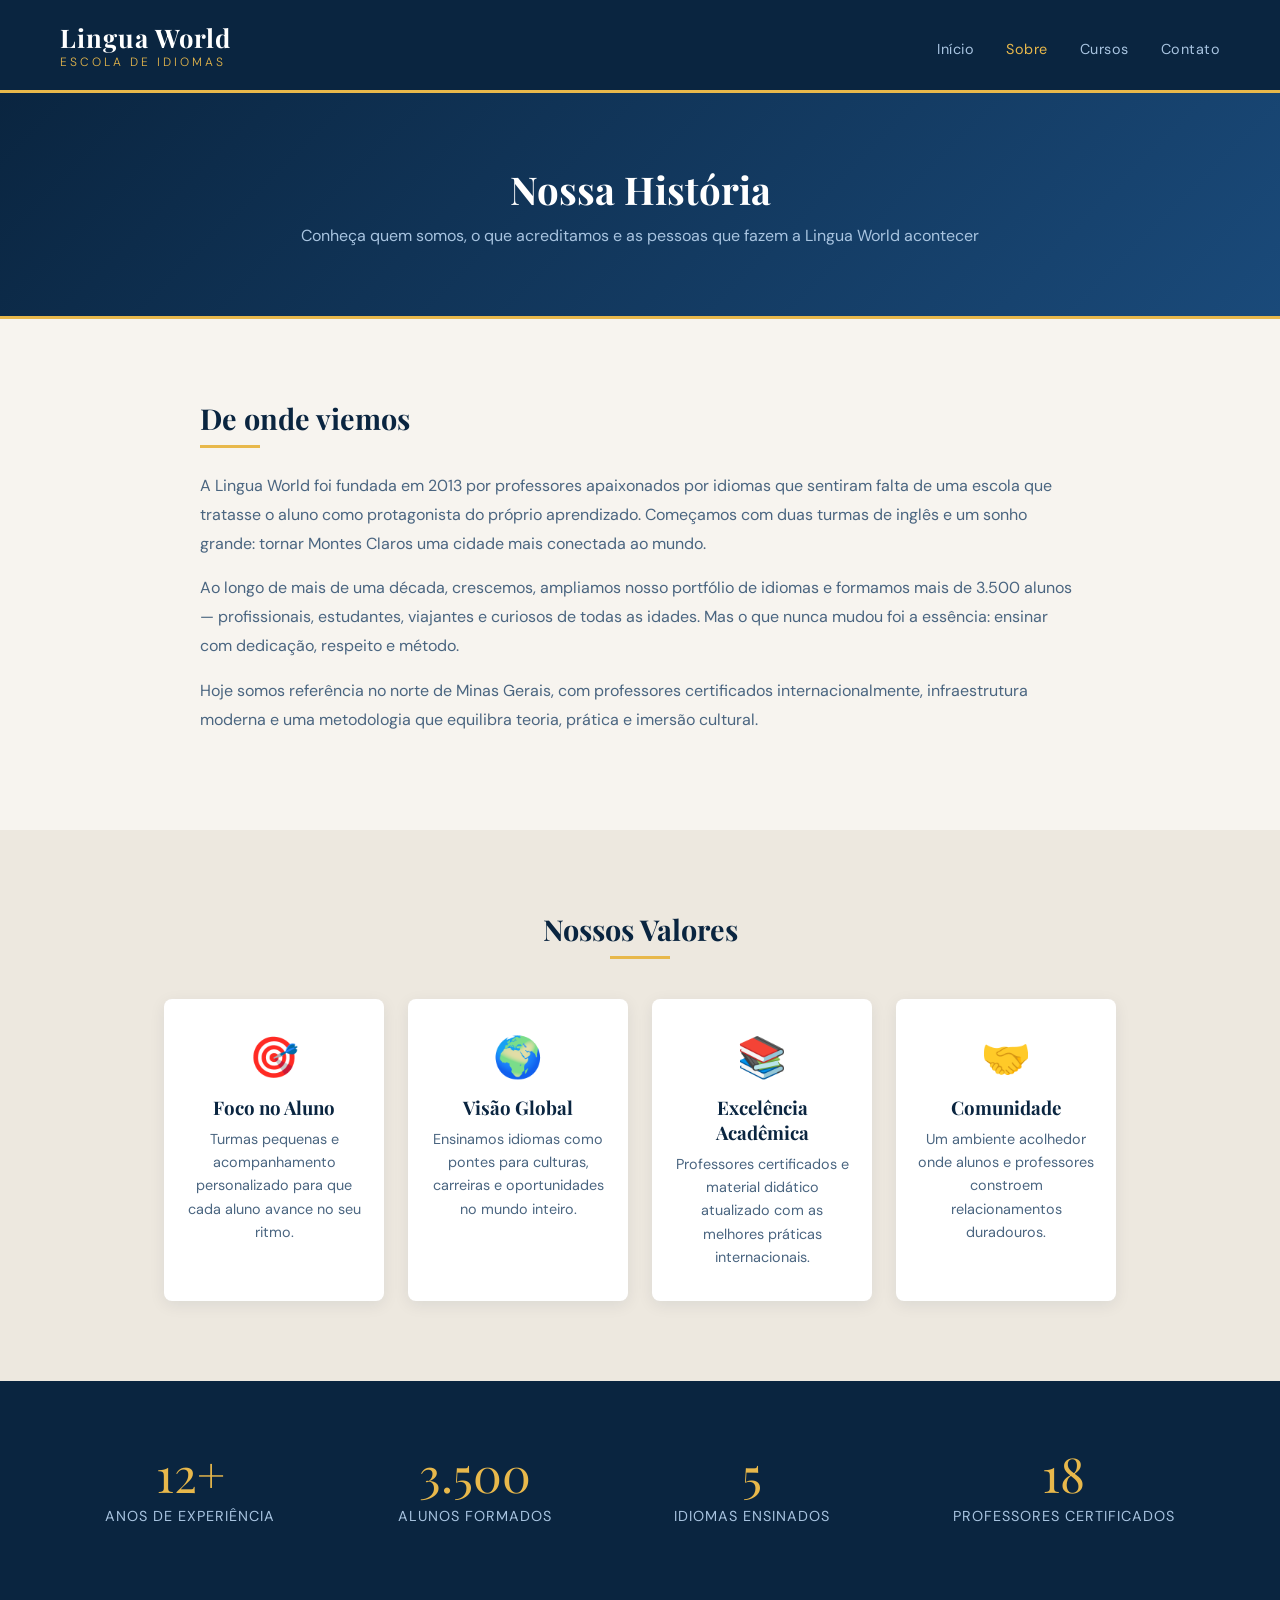
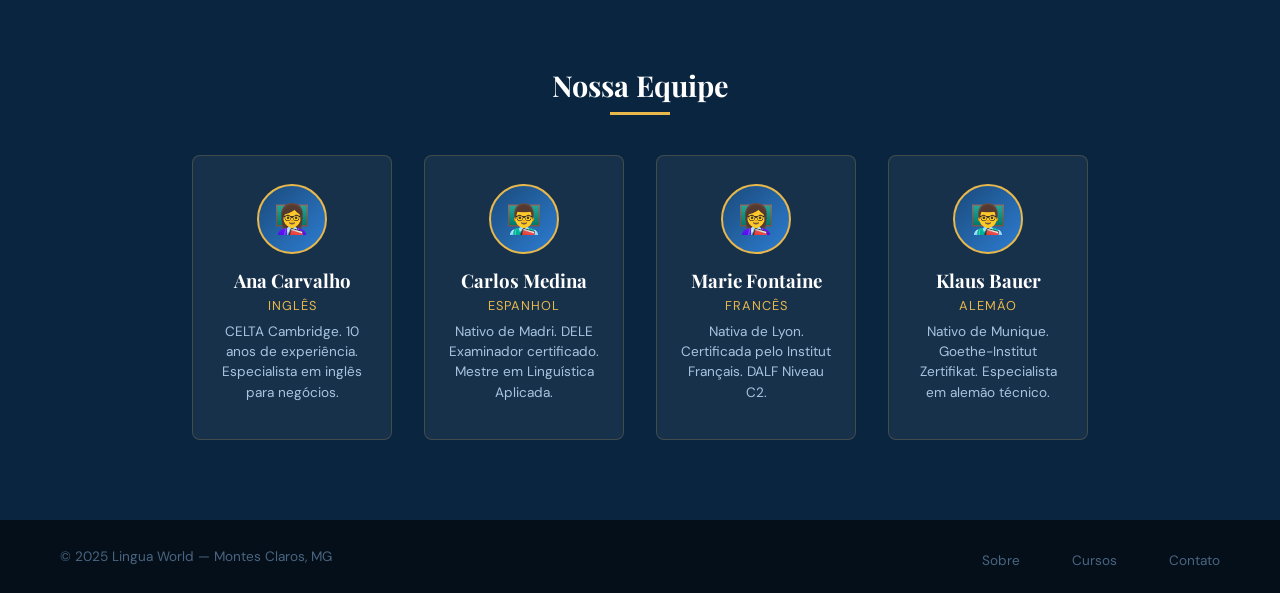
==== trabalho 18-05-2026/sobre.html @ d94ff20d "Add files via upload" ====
<!DOCTYPE html>
<html lang="pt-br">
<head>
    <meta charset="UTF-8">
    <meta name="viewport" content="width=device-width, initial-scale=1.0">
    <link rel="stylesheet" href="style.css">
    <title>Sobre — Lingua World</title>
</head>
<body>
    <header>
        <div class="logo">
            <h1>Lingua World</h1>
            <span class="logo-sub">Escola de Idiomas</span>
        </div>
        <nav>
            <a href="index.html">Início</a>
            <a href="sobre.html" class="ativo">Sobre</a>
            <a href="cursos.html">Cursos</a>
            <a href="contato.html">Contato</a>
        </nav>
    </header>

    <section class="page-hero">
        <h2>Nossa História</h2>
        <p>Conheça quem somos, o que acreditamos e as pessoas que fazem a Lingua World acontecer</p>
    </section>

    <section class="sobre-missao">
        <h2>De onde viemos</h2>
        <div class="secao-linha"></div>
        <p>
            A Lingua World foi fundada em 2013 por professores apaixonados por idiomas que sentiram falta de uma escola que tratasse o aluno como protagonista do próprio aprendizado. Começamos com duas turmas de inglês e um sonho grande: tornar Montes Claros uma cidade mais conectada ao mundo.
        </p>
        <p>
            Ao longo de mais de uma década, crescemos, ampliamos nosso portfólio de idiomas e formamos mais de 3.500 alunos — profissionais, estudantes, viajantes e curiosos de todas as idades. Mas o que nunca mudou foi a essência: ensinar com dedicação, respeito e método.
        </p>
        <p>
            Hoje somos referência no norte de Minas Gerais, com professores certificados internacionalmente, infraestrutura moderna e uma metodologia que equilibra teoria, prática e imersão cultural.
        </p>
    </section>

    <section class="valores-grid">
        <h2>Nossos Valores</h2>
        <div class="secao-linha"></div>
        <div class="valores-container">
            <div class="valor-card">
                <span class="icone">🎯</span>
                <h3>Foco no Aluno</h3>
                <p>Turmas pequenas e acompanhamento personalizado para que cada aluno avance no seu ritmo.</p>
            </div>
            <div class="valor-card">
                <span class="icone">🌍</span>
                <h3>Visão Global</h3>
                <p>Ensinamos idiomas como pontes para culturas, carreiras e oportunidades no mundo inteiro.</p>
            </div>
            <div class="valor-card">
                <span class="icone">📚</span>
                <h3>Excelência Acadêmica</h3>
                <p>Professores certificados e material didático atualizado com as melhores práticas internacionais.</p>
            </div>
            <div class="valor-card">
                <span class="icone">🤝</span>
                <h3>Comunidade</h3>
                <p>Um ambiente acolhedor onde alunos e professores constroem relacionamentos duradouros.</p>
            </div>
        </div>
    </section>

    <section class="numeros">
        <div class="numero-item">
            <span class="numero">12+</span>
            <span class="rotulo">Anos de experiência</span>
        </div>
        <div class="numero-item">
            <span class="numero">3.500</span>
            <span class="rotulo">Alunos formados</span>
        </div>
        <div class="numero-item">
            <span class="numero">5</span>
            <span class="rotulo">Idiomas ensinados</span>
        </div>
        <div class="numero-item">
            <span class="numero">18</span>
            <span class="rotulo">Professores certificados</span>
        </div>
    </section>

    <section class="equipe">
        <h2>Nossa Equipe</h2>
        <div class="secao-linha"></div>
        <div class="equipe-container">
            <div class="professor-card">
                <div class="professor-avatar">👩‍🏫</div>
                <h3>Ana Carvalho</h3>
                <p>Inglês</p>
                <p class="bio">CELTA Cambridge. 10 anos de experiência. Especialista em inglês para negócios.</p>
            </div>
            <div class="professor-card">
                <div class="professor-avatar">👨‍🏫</div>
                <h3>Carlos Medina</h3>
                <p>Espanhol</p>
                <p class="bio">Nativo de Madri. DELE Examinador certificado. Mestre em Linguística Aplicada.</p>
            </div>
            <div class="professor-card">
                <div class="professor-avatar">👩‍🏫</div>
                <h3>Marie Fontaine</h3>
                <p>Francês</p>
                <p class="bio">Nativa de Lyon. Certificada pelo Institut Français. DALF Niveau C2.</p>
            </div>
            <div class="professor-card">
                <div class="professor-avatar">👨‍🏫</div>
                <h3>Klaus Bauer</h3>
                <p>Alemão</p>
                <p class="bio">Nativo de Munique. Goethe-Institut Zertifikat. Especialista em alemão técnico.</p>
            </div>
        </div>
    </section>

    <footer>
        <p>© 2025 Lingua World — Montes Claros, MG</p>
        <nav class="footer-nav">
            <a href="sobre.html">Sobre</a>
            <a href="cursos.html">Cursos</a>
            <a href="contato.html">Contato</a>
        </nav>
    </footer>
</body>
</html>
---- trabalho 18-05-2026/style.css ----
@import url('https://fonts.googleapis.com/css2?family=Playfair+Display:wght@400;600;700&family=DM+Sans:wght@300;400;500&display=swap');

* {
    padding: 0;
    margin: 0;
    box-sizing: border-box;
}

:root {
    --azul-escuro: #0a2540;
    --azul-medio: #1a4a7a;
    --azul-claro: #2d7dd2;
    --dourado: #e8b84b;
    --dourado-claro: #f5d98a;
    --creme: #f7f4ef;
    --creme-escuro: #ede8df;
    --texto: #0a2540;
    --texto-suave: #4a6580;
    --branco: #ffffff;
}

body {
    font-family: 'DM Sans', sans-serif;
    background-color: var(--creme);
    color: var(--texto);
}

/* ========== HEADER ========== */
header {
    background-color: var(--azul-escuro);
    padding: 20px 60px;
    display: flex;
    flex-direction: row;
    flex-wrap: wrap;
    justify-content: space-between;
    align-items: center;
    border-bottom: 3px solid var(--dourado);
}

.logo {
    display: flex;
    flex-direction: column;
}

header h1 {
    color: var(--branco);
    font-family: 'Playfair Display', serif;
    font-size: 1.6rem;
    letter-spacing: 1px;
}

.logo-sub {
    color: var(--dourado);
    font-size: 0.75rem;
    letter-spacing: 3px;
    text-transform: uppercase;
    font-weight: 300;
}

nav {
    display: flex;
    gap: 32px;
    align-items: center;
    flex-wrap: wrap;
    margin-top: 8px;
}

header nav a {
    color: #a8c4e0;
    text-decoration: none;
    font-size: 0.9rem;
    letter-spacing: 0.5px;
    font-weight: 400;
    transition: color 0.2s;
}

header nav a:hover,
header nav a.ativo {
    color: var(--dourado);
}

/* ========== HERO ========== */
.hero {
    background: linear-gradient(135deg, var(--azul-escuro) 0%, var(--azul-medio) 60%, #1e5fa0 100%);
    padding: 100px 60px;
    text-align: center;
    position: relative;
    overflow: hidden;
}

.hero::before {
    content: '"';
    position: absolute;
    font-family: 'Playfair Display', serif;
    font-size: 400px;
    color: rgba(255,255,255,0.03);
    top: -80px;
    left: 40px;
    line-height: 1;
}

.hero h2 {
    color: var(--branco);
    font-family: 'Playfair Display', serif;
    font-size: 2.8rem;
    margin-bottom: 16px;
    line-height: 1.2;
}

.hero h2 span {
    color: var(--dourado);
}

.hero p {
    color: #a8c4e0;
    font-size: 1.1rem;
    margin-bottom: 40px;
    font-weight: 300;
}

.bandeiras {
    display: flex;
    justify-content: center;
    gap: 12px;
    margin-bottom: 36px;
    flex-wrap: wrap;
}

.bandeira-tag {
    background-color: rgba(255,255,255,0.08);
    border: 1px solid rgba(232,184,75,0.4);
    color: var(--dourado-claro);
    padding: 6px 16px;
    border-radius: 20px;
    font-size: 0.85rem;
    letter-spacing: 0.5px;
}

.btn {
    background-color: var(--dourado);
    color: var(--azul-escuro);
    padding: 14px 36px;
    text-decoration: none;
    border-radius: 4px;
    font-weight: 600;
    font-size: 0.95rem;
    letter-spacing: 0.5px;
    display: inline-block;
    transition: background-color 0.2s, transform 0.2s;
}

.btn:hover {
    background-color: var(--dourado-claro);
    transform: translateY(-2px);
}

.btn-outline {
    background-color: transparent;
    color: var(--branco);
    border: 2px solid rgba(255,255,255,0.4);
    padding: 14px 36px;
    text-decoration: none;
    border-radius: 4px;
    font-weight: 500;
    font-size: 0.95rem;
    display: inline-block;
    transition: border-color 0.2s, color 0.2s;
}

.btn-outline:hover {
    border-color: var(--dourado);
    color: var(--dourado);
}

.hero-btns {
    display: flex;
    gap: 16px;
    justify-content: center;
    flex-wrap: wrap;
}

/* ========== SOBRE (PREVIEW NA HOME) ========== */
.sobre-preview {
    background-color: var(--creme);
    padding: 80px 200px;
}

.sobre-preview h2 {
    font-family: 'Playfair Display', serif;
    color: var(--azul-escuro);
    font-size: 2rem;
    margin-bottom: 8px;
}

.secao-linha {
    width: 60px;
    height: 3px;
    background-color: var(--dourado);
    margin-bottom: 24px;
}

.sobre-preview p {
    color: var(--texto-suave);
    margin-bottom: 16px;
    line-height: 1.8;
    font-size: 1rem;
}

/* ========== NÚMEROS / DESTAQUE ========== */
.numeros {
    background-color: var(--azul-escuro);
    padding: 60px;
    display: flex;
    justify-content: space-around;
    flex-wrap: wrap;
    gap: 32px;
}

.numero-item {
    text-align: center;
}

.numero-item .numero {
    font-family: 'Playfair Display', serif;
    font-size: 3rem;
    color: var(--dourado);
    display: block;
}

.numero-item .rotulo {
    color: #a8c4e0;
    font-size: 0.9rem;
    letter-spacing: 1px;
    text-transform: uppercase;
}

/* ========== CURSOS ========== */
.cursos {
    background-color: var(--creme-escuro);
    padding: 80px 60px;
    text-align: center;
}

.cursos h2 {
    font-family: 'Playfair Display', serif;
    color: var(--azul-escuro);
    font-size: 2rem;
    margin-bottom: 8px;
}

.cursos .secao-linha {
    margin: 0 auto 40px;
}

#cursos-container {
    display: flex;
    justify-content: center;
    flex-wrap: wrap;
    gap: 24px;
}

.card {
    background-color: var(--branco);
    width: 240px;
    padding: 32px 24px;
    border-radius: 8px;
    box-shadow: 0 4px 20px rgba(10,37,64,0.1);
    text-align: left;
    border-top: 4px solid var(--dourado);
    transition: transform 0.2s, box-shadow 0.2s;
}

.card:hover {
    transform: translateY(-4px);
    box-shadow: 0 8px 32px rgba(10,37,64,0.15);
}

.card .idioma-icone {
    font-size: 2rem;
    margin-bottom: 12px;
    display: block;
}

.card h3 {
    color: var(--azul-escuro);
    font-family: 'Playfair Display', serif;
    font-size: 1.2rem;
    margin-bottom: 10px;
}

.card p {
    color: var(--texto-suave);
    font-size: 0.9rem;
    line-height: 1.6;
    margin-bottom: 12px;
}

.nivel-tag {
    display: inline-block;
    background-color: var(--creme-escuro);
    color: var(--azul-medio);
    font-size: 0.75rem;
    padding: 3px 10px;
    border-radius: 20px;
    margin-bottom: 12px;
    font-weight: 500;
}

.preco {
    color: var(--azul-escuro) !important;
    font-weight: 600;
    font-size: 1rem !important;
}

/* ========== CONTATO ========== */
.contato {
    background-color: var(--azul-escuro);
    padding: 80px 60px;
    text-align: center;
}

.contato h2 {
    font-family: 'Playfair Display', serif;
    color: var(--branco);
    font-size: 2rem;
    margin-bottom: 8px;
}

.contato .secao-linha {
    margin: 0 auto 40px;
    background-color: var(--dourado);
}

#contato-container {
    display: flex;
    justify-content: space-around;
    flex-wrap: wrap;
    gap: 32px;
}

.contato-card {
    width: 220px;
    padding: 24px;
    background-color: rgba(255,255,255,0.05);
    border: 1px solid rgba(232,184,75,0.25);
    border-radius: 8px;
}

.contato .rotulo {
    color: var(--dourado);
    font-size: 0.8rem;
    letter-spacing: 2px;
    text-transform: uppercase;
    font-weight: 600;
    margin-bottom: 12px;
    display: block;
}

.contato p {
    color: #a8c4e0;
    margin-bottom: 6px;
    font-size: 0.95rem;
}

/* ========== FOOTER ========== */
footer {
    background-color: #040f1a;
    padding: 24px 60px;
    display: flex;
    justify-content: space-between;
    align-items: center;
    flex-wrap: wrap;
    gap: 12px;
}

footer p {
    color: #4a6580;
    font-size: 0.85rem;
}

footer .footer-nav a {
    color: #4a6580;
    text-decoration: none;
    margin-left: 20px;
    font-size: 0.85rem;
    transition: color 0.2s;
}

footer .footer-nav a:hover {
    color: var(--dourado);
}

/* ========== PÁGINAS INTERNAS ========== */
.page-hero {
    background: linear-gradient(135deg, var(--azul-escuro) 0%, var(--azul-medio) 100%);
    padding: 70px 60px;
    text-align: center;
    border-bottom: 3px solid var(--dourado);
}

.page-hero h2 {
    font-family: 'Playfair Display', serif;
    color: var(--branco);
    font-size: 2.4rem;
    margin-bottom: 10px;
}

.page-hero p {
    color: #a8c4e0;
    font-size: 1rem;
}

/* ========== PÁGINA SOBRE ========== */
.sobre-missao {
    background-color: var(--creme);
    padding: 80px 200px;
}

.sobre-missao h2 {
    font-family: 'Playfair Display', serif;
    color: var(--azul-escuro);
    font-size: 1.8rem;
    margin-bottom: 8px;
}

.sobre-missao p {
    color: var(--texto-suave);
    line-height: 1.8;
    margin-bottom: 16px;
}

.valores-grid {
    background-color: var(--creme-escuro);
    padding: 80px 60px;
    text-align: center;
}

.valores-grid h2 {
    font-family: 'Playfair Display', serif;
    color: var(--azul-escuro);
    font-size: 1.8rem;
    margin-bottom: 8px;
}

.valores-grid .secao-linha {
    margin: 0 auto 40px;
}

.valores-container {
    display: flex;
    justify-content: center;
    flex-wrap: wrap;
    gap: 24px;
}

.valor-card {
    background-color: var(--branco);
    width: 220px;
    padding: 32px 20px;
    border-radius: 8px;
    box-shadow: 0 4px 16px rgba(10,37,64,0.08);
}

.valor-card .icone {
    font-size: 2.5rem;
    margin-bottom: 12px;
    display: block;
}

.valor-card h3 {
    color: var(--azul-escuro);
    font-family: 'Playfair Display', serif;
    margin-bottom: 8px;
}

.valor-card p {
    color: var(--texto-suave);
    font-size: 0.9rem;
    line-height: 1.6;
}

.equipe {
    background-color: var(--azul-escuro);
    padding: 80px 60px;
    text-align: center;
}

.equipe h2 {
    font-family: 'Playfair Display', serif;
    color: var(--branco);
    font-size: 1.8rem;
    margin-bottom: 8px;
}

.equipe .secao-linha {
    margin: 0 auto 40px;
    background-color: var(--dourado);
}

.equipe-container {
    display: flex;
    justify-content: center;
    flex-wrap: wrap;
    gap: 32px;
}

.professor-card {
    background-color: rgba(255,255,255,0.06);
    border: 1px solid rgba(232,184,75,0.2);
    border-radius: 8px;
    padding: 28px 24px;
    width: 200px;
}

.professor-avatar {
    width: 70px;
    height: 70px;
    border-radius: 50%;
    background: linear-gradient(135deg, var(--azul-medio), var(--azul-claro));
    display: flex;
    align-items: center;
    justify-content: center;
    font-size: 1.8rem;
    margin: 0 auto 14px;
    border: 2px solid var(--dourado);
}

.professor-card h3 {
    color: var(--branco);
    font-family: 'Playfair Display', serif;
    margin-bottom: 4px;
}

.professor-card p {
    color: var(--dourado);
    font-size: 0.8rem;
    letter-spacing: 1px;
    text-transform: uppercase;
    margin-bottom: 8px;
}

.professor-card .bio {
    color: #a8c4e0;
    font-size: 0.85rem;
    line-height: 1.5;
    text-transform: none;
    letter-spacing: 0;
}

/* ========== PÁGINA CURSOS ========== */
.cursos-full {
    background-color: var(--creme);
    padding: 80px 60px;
}

.cursos-full h2 {
    font-family: 'Playfair Display', serif;
    color: var(--azul-escuro);
    font-size: 1.8rem;
    margin-bottom: 8px;
    text-align: center;
}

.cursos-full .secao-linha {
    margin: 0 auto 48px;
}

.cursos-full-container {
    display: flex;
    flex-wrap: wrap;
    justify-content: center;
    gap: 28px;
}

.card-full {
    background-color: var(--branco);
    width: 280px;
    padding: 32px 24px;
    border-radius: 8px;
    box-shadow: 0 4px 20px rgba(10,37,64,0.1);
    border-top: 4px solid var(--dourado);
    transition: transform 0.2s;
}

.card-full:hover {
    transform: translateY(-4px);
}

.card-full .idioma-icone {
    font-size: 2.5rem;
    margin-bottom: 12px;
    display: block;
}

.card-full h3 {
    font-family: 'Playfair Display', serif;
    color: var(--azul-escuro);
    font-size: 1.3rem;
    margin-bottom: 8px;
}

.card-full p {
    color: var(--texto-suave);
    font-size: 0.9rem;
    line-height: 1.6;
    margin-bottom: 10px;
}

.card-full .nivel-tag {
    margin-right: 4px;
}

.card-full .preco {
    color: var(--azul-escuro) !important;
    font-weight: 600;
    font-size: 1rem !important;
    margin-top: 8px;
}

.card-full .duracao {
    color: #a0b0c0;
    font-size: 0.82rem;
}

/* ========== PÁGINA CONTATO COMPLETA ========== */
.contato-full {
    background-color: var(--creme);
    padding: 80px 60px;
}

.contato-full-container {
    display: flex;
    justify-content: center;
    flex-wrap: wrap;
    gap: 60px;
    max-width: 900px;
    margin: 0 auto;
}

.contato-info h2 {
    font-family: 'Playfair Display', serif;
    color: var(--azul-escuro);
    font-size: 1.8rem;
    margin-bottom: 8px;
}

.contato-info .secao-linha {
    margin-bottom: 24px;
}

.contato-info-item {
    display: flex;
    gap: 16px;
    align-items: flex-start;
    margin-bottom: 24px;
}

.contato-info-item .ci-icone {
    font-size: 1.5rem;
    margin-top: 2px;
}

.contato-info-item h4 {
    color: var(--azul-escuro);
    font-weight: 600;
    margin-bottom: 4px;
}

.contato-info-item p {
    color: var(--texto-suave);
    font-size: 0.9rem;
    line-height: 1.6;
}

.formulario h2 {
    font-family: 'Playfair Display', serif;
    color: var(--azul-escuro);
    font-size: 1.8rem;
    margin-bottom: 8px;
}

.formulario .secao-linha {
    margin-bottom: 28px;
}

.form-grupo {
    display: flex;
    flex-direction: column;
    margin-bottom: 18px;
    min-width: 300px;
}

.form-grupo label {
    color: var(--texto-suave);
    font-size: 0.85rem;
    margin-bottom: 6px;
    font-weight: 500;
    letter-spacing: 0.3px;
}

.form-grupo input,
.form-grupo select,
.form-grupo textarea {
    background-color: var(--branco);
    border: 1.5px solid #d0dae6;
    border-radius: 4px;
    padding: 10px 14px;
    font-family: 'DM Sans', sans-serif;
    font-size: 0.9rem;
    color: var(--texto);
    outline: none;
    transition: border-color 0.2s;
}

.form-grupo input:focus,
.form-grupo select:focus,
.form-grupo textarea:focus {
    border-color: var(--azul-claro);
}

.form-grupo textarea {
    resize: vertical;
    min-height: 100px;
}

.btn-enviar {
    background-color: var(--dourado);
    color: var(--azul-escuro);
    padding: 13px 36px;
    border: none;
    border-radius: 4px;
    font-family: 'DM Sans', sans-serif;
    font-weight: 600;
    font-size: 0.95rem;
    cursor: pointer;
    transition: background-color 0.2s, transform 0.2s;
    letter-spacing: 0.3px;
}

.btn-enviar:hover {
    background-color: var(--dourado-claro);
    transform: translateY(-2px);
}

.mapa-fake {
    background: linear-gradient(135deg, var(--azul-escuro), var(--azul-medio));
    padding: 60px;
    text-align: center;
}

.mapa-fake p {
    color: #a8c4e0;
    font-size: 0.95rem;
    margin-bottom: 8px;
}

.mapa-fake strong {
    color: var(--dourado);
    font-size: 1.1rem;
}

.mapa-box {
    background-color: rgba(255,255,255,0.05);
    border: 1px solid rgba(232,184,75,0.2);
    border-radius: 8px;
    padding: 48px;
    max-width: 600px;
    margin: 24px auto 0;
}

.mapa-box .pin-emoji {
    font-size: 3rem;
    margin-bottom: 12px;
    display: block;
}
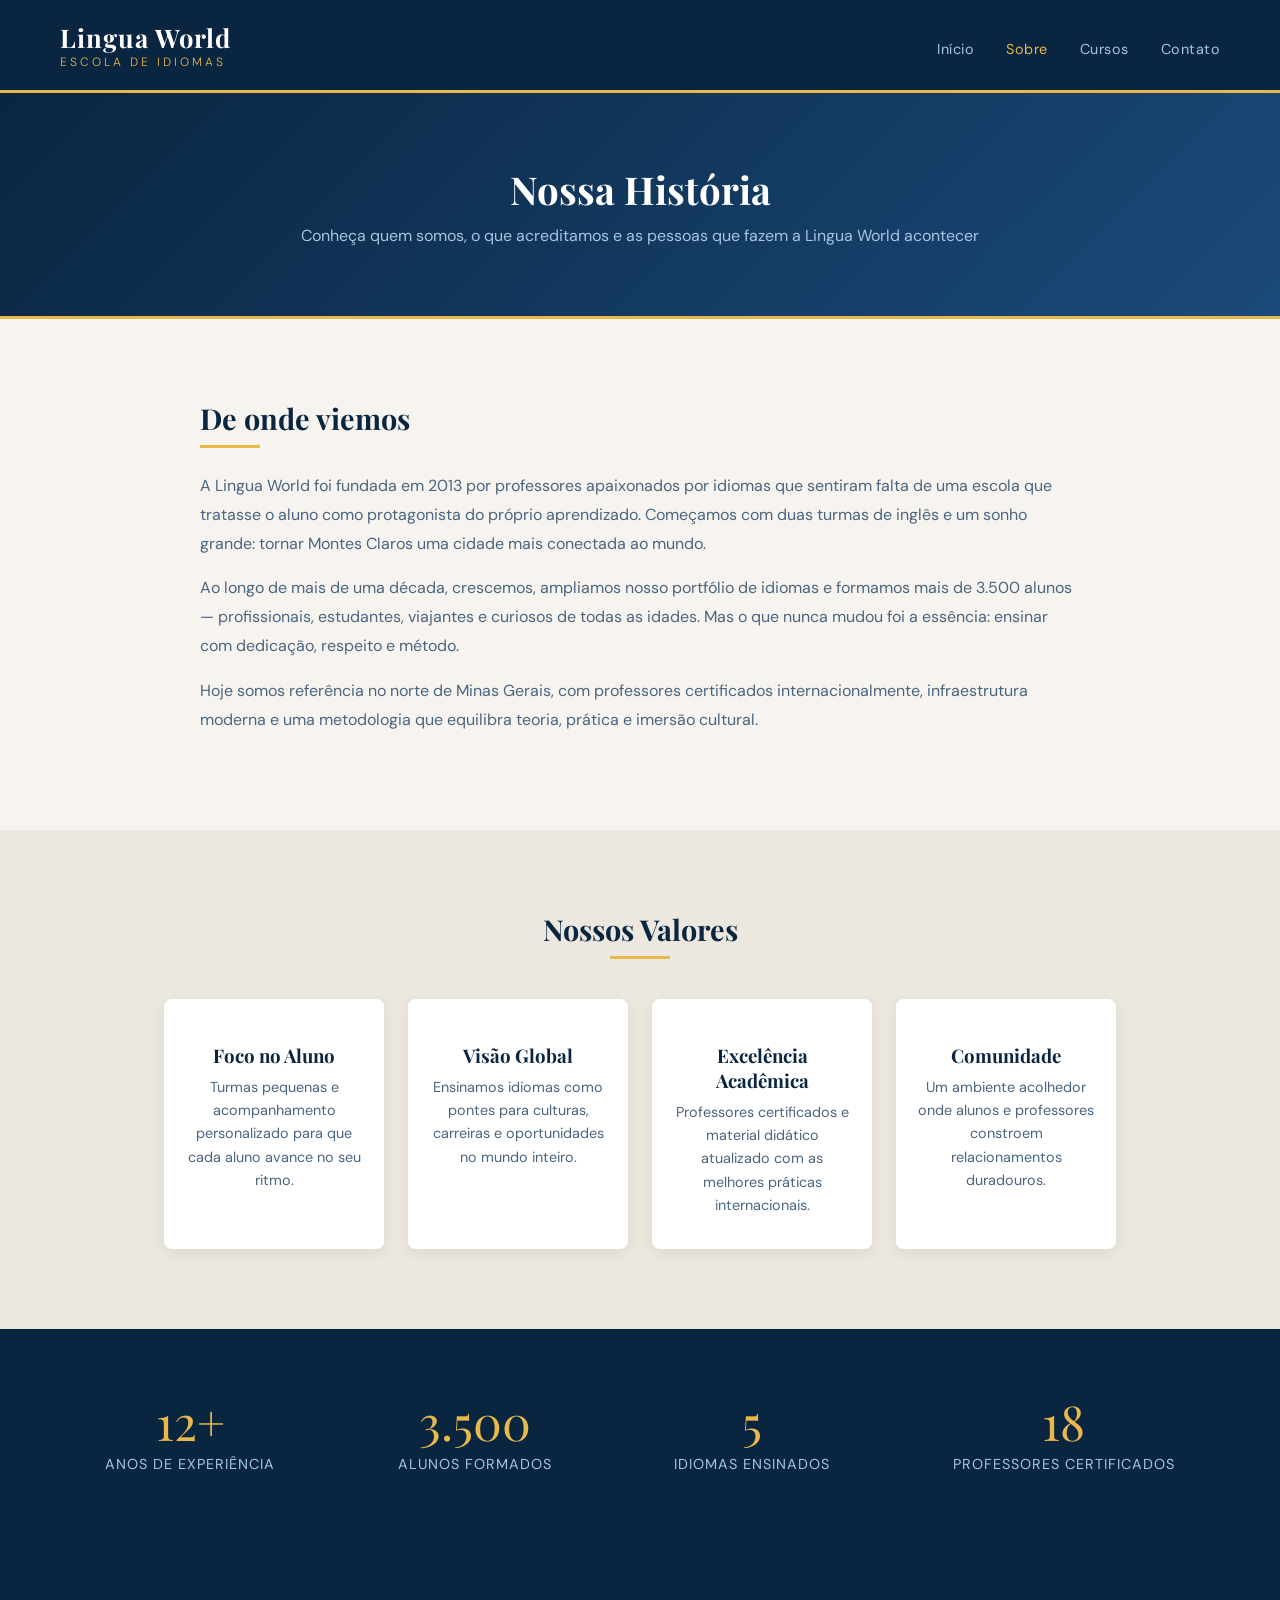
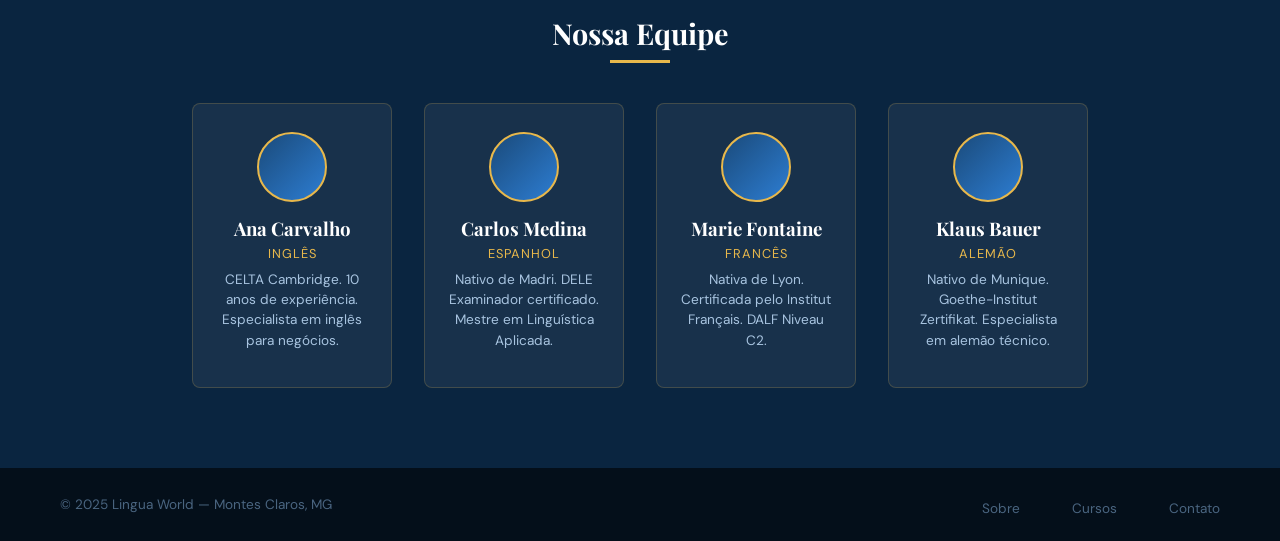
==== commit 2e435fa2: "atualização de layout Atualização de layout sobre.html." ====
--- a/trabalho 18-05-2026/sobre.html
+++ b/trabalho 18-05-2026/sobre.html
@@ -44,22 +44,22 @@
         <div class="secao-linha"></div>
         <div class="valores-container">
             <div class="valor-card">
-                <span class="icone">🎯</span>
+                <span class="icone"></span>
                 <h3>Foco no Aluno</h3>
                 <p>Turmas pequenas e acompanhamento personalizado para que cada aluno avance no seu ritmo.</p>
             </div>
             <div class="valor-card">
-                <span class="icone">🌍</span>
+                <span class="icone"></span>
                 <h3>Visão Global</h3>
                 <p>Ensinamos idiomas como pontes para culturas, carreiras e oportunidades no mundo inteiro.</p>
             </div>
             <div class="valor-card">
-                <span class="icone">📚</span>
+                <span class="icone"></span>
                 <h3>Excelência Acadêmica</h3>
                 <p>Professores certificados e material didático atualizado com as melhores práticas internacionais.</p>
             </div>
             <div class="valor-card">
-                <span class="icone">🤝</span>
+                <span class="icone"></span>
                 <h3>Comunidade</h3>
                 <p>Um ambiente acolhedor onde alunos e professores constroem relacionamentos duradouros.</p>
             </div>
@@ -90,25 +90,25 @@
         <div class="secao-linha"></div>
         <div class="equipe-container">
             <div class="professor-card">
-                <div class="professor-avatar">👩‍🏫</div>
+                <div class="professor-avatar"></div>
                 <h3>Ana Carvalho</h3>
                 <p>Inglês</p>
                 <p class="bio">CELTA Cambridge. 10 anos de experiência. Especialista em inglês para negócios.</p>
             </div>
             <div class="professor-card">
-                <div class="professor-avatar">👨‍🏫</div>
+                <div class="professor-avatar"></div>
                 <h3>Carlos Medina</h3>
                 <p>Espanhol</p>
                 <p class="bio">Nativo de Madri. DELE Examinador certificado. Mestre em Linguística Aplicada.</p>
             </div>
             <div class="professor-card">
-                <div class="professor-avatar">👩‍🏫</div>
+                <div class="professor-avatar"></div>
                 <h3>Marie Fontaine</h3>
                 <p>Francês</p>
                 <p class="bio">Nativa de Lyon. Certificada pelo Institut Français. DALF Niveau C2.</p>
             </div>
             <div class="professor-card">
-                <div class="professor-avatar">👨‍🏫</div>
+                <div class="professor-avatar"></div>
                 <h3>Klaus Bauer</h3>
                 <p>Alemão</p>
                 <p class="bio">Nativo de Munique. Goethe-Institut Zertifikat. Especialista em alemão técnico.</p>
